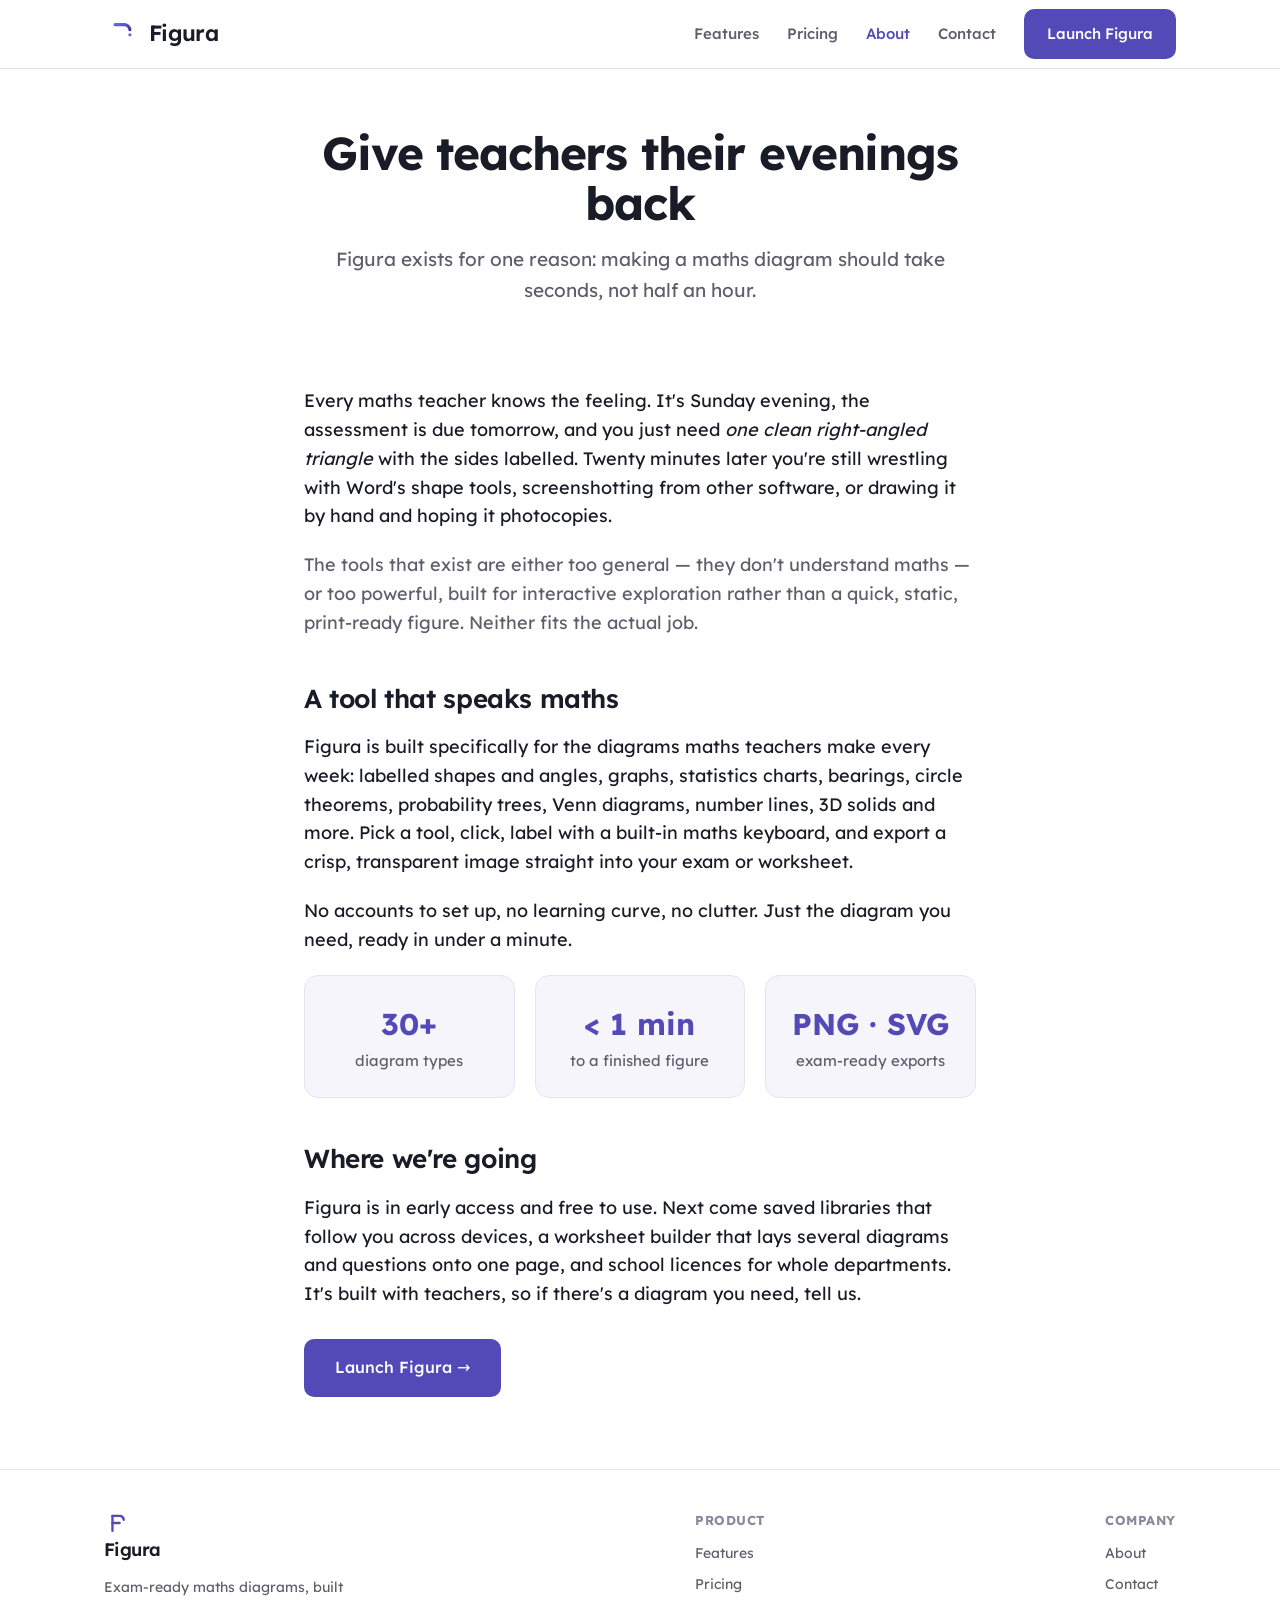
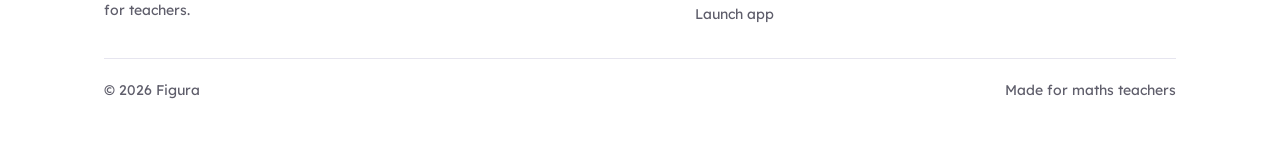
==== about.html @ 31746536 "Auto-detect currency on pricing; multi-page polish" ====
<!DOCTYPE html>
<html lang="en">
<head>
<meta charset="UTF-8" /><meta name="viewport" content="width=device-width, initial-scale=1.0" />
<title>About — Figura</title>
<meta name="description" content="Figura is built to give maths teachers back their evenings — clean, exam-ready diagrams without the fight." />
<link rel="preconnect" href="https://fonts.googleapis.com"><link rel="preconnect" href="https://fonts.gstatic.com" crossorigin>
<link href="https://fonts.googleapis.com/css2?family=Lexend:wght@400;500;600;700&display=swap" rel="stylesheet">
<link rel="stylesheet" href="styles.css">
<style>
  .prose { max-width: 720px; margin: 0 auto; }
  .prose p { font-size: 18px; color: var(--ink); margin-bottom: 20px; }
  .prose p.muted { color: var(--muted); }
  .prose h2 { text-align: left; font-size: 26px; margin: 40px 0 14px; }
  .stats { display: grid; grid-template-columns: repeat(3, 1fr); gap: 20px; margin: 10px 0; }
  @media (max-width:700px){ .stats { grid-template-columns: 1fr; } }
  .stat { background: var(--bg-soft); border: 1px solid var(--border); border-radius: 14px; padding: 24px; text-align: center; }
  .stat b { display: block; font-size: 30px; font-weight: 700; color: var(--accent); }
  .stat span { color: var(--muted); font-size: 15px; }
</style>
</head>
<body>
<header><div class="wrap"><nav>
  <a class="logo" href="index.html"><svg width="34" height="34" viewBox="0 0 40 40" aria-hidden="true"><defs><linearGradient id="fg" x1="0" y1="0" x2="1" y2="1"><stop offset="0" stop-color="#6d63e0"/><stop offset="1" stop-color="#3f379a"/></linearGradient></defs><path d="M13 9 V32" fill="none" stroke="url(#fg)" stroke-width="3.6" stroke-linecap="round"/><path d="M13 9 H25 A7 7 0 0 1 30.5 15" fill="none" stroke="url(#fg)" stroke-width="3.6" stroke-linecap="round"/><path d="M13 20 H24" fill="none" stroke="url(#fg)" stroke-width="3.6" stroke-linecap="round"/><circle cx="30.5" cy="21" r="1.9" fill="#6d63e0"/></svg><span class="brand">Figura</span></a>
  <div class="links">
    <a class="nl" href="features.html">Features</a>
    <a class="nl" href="pricing.html">Pricing</a>
    <a class="nl active" href="about.html">About</a>
    <a class="nl" href="contact.html">Contact</a>
    <a class="btn btn-primary" href="app.html" target="_blank" rel="noopener">Launch Figura</a>
  </div>
</nav></div></header>

<div class="page-head"><div class="wrap narrow"><h1>Give teachers their evenings back</h1><p>Figura exists for one reason: making a maths diagram should take seconds, not half an hour.</p></div></div>

<section><div class="wrap prose">
  <p>Every maths teacher knows the feeling. It's Sunday evening, the assessment is due tomorrow, and you just need <em>one clean right-angled triangle</em> with the sides labelled. Twenty minutes later you're still wrestling with Word's shape tools, screenshotting from other software, or drawing it by hand and hoping it photocopies.</p>
  <p class="muted">The tools that exist are either too general — they don't understand maths — or too powerful, built for interactive exploration rather than a quick, static, print-ready figure. Neither fits the actual job.</p>
  <h2>A tool that speaks maths</h2>
  <p>Figura is built specifically for the diagrams maths teachers make every week: labelled shapes and angles, graphs, statistics charts, bearings, circle theorems, probability trees, Venn diagrams, number lines, 3D solids and more. Pick a tool, click, label with a built-in maths keyboard, and export a crisp, transparent image straight into your exam or worksheet.</p>
  <p>No accounts to set up, no learning curve, no clutter. Just the diagram you need, ready in under a minute.</p>
  <div class="stats">
    <div class="stat"><b>30+</b><span>diagram types</span></div>
    <div class="stat"><b>&lt; 1 min</b><span>to a finished figure</span></div>
    <div class="stat"><b>PNG · SVG</b><span>exam-ready exports</span></div>
  </div>
  <h2>Where we're going</h2>
  <p>Figura is in early access and free to use. Next come saved libraries that follow you across devices, a worksheet builder that lays several diagrams and questions onto one page, and school licences for whole departments. It's built with teachers, so if there's a diagram you need, tell us.</p>
  <div style="margin-top:30px"><a class="btn btn-primary btn-lg" href="app.html" target="_blank" rel="noopener">Launch Figura →</a></div>
</div></section>

<footer><div class="wrap">
  <div class="cols">
    <div class="fcol" style="max-width:260px"><a class="logo" href="index.html"><svg width="26" height="26" viewBox="0 0 40 40" aria-hidden="true"><path d="M13 9 V32" fill="none" stroke="#534ab7" stroke-width="3.6" stroke-linecap="round"/><path d="M13 9 H25 A7 7 0 0 1 30.5 15" fill="none" stroke="#534ab7" stroke-width="3.6" stroke-linecap="round"/><path d="M13 20 H24" fill="none" stroke="#534ab7" stroke-width="3.6" stroke-linecap="round"/></svg><span class="brand" style="font-size:18px">Figura</span></a><p style="margin-top:12px;font-size:14px">Exam-ready maths diagrams, built for teachers.</p></div>
    <div class="fcol"><h4>Product</h4><a href="features.html">Features</a><a href="pricing.html">Pricing</a><a href="app.html" target="_blank" rel="noopener">Launch app</a></div>
    <div class="fcol"><h4>Company</h4><a href="about.html">About</a><a href="contact.html">Contact</a></div>
  </div>
  <div class="base"><span>© <span class="yr"></span> Figura</span><span>Made for maths teachers</span></div>
</div><script>document.querySelectorAll(".yr").forEach(e=>e.textContent=new Date().getFullYear());</script></footer>
</body>
</html>
---- styles.css ----
/* ===== Figura shared styles ===== */
:root {
  --ink: #191b26; --muted: #5f5e6b; --faint: #8a889c;
  --accent: #534ab7; --accent-dark: #3f379a; --accent-light: #6d63e0; --accent-soft: #eeedfe;
  --teal: #1d9e75; --amber: #ba7517;
  --bg: #ffffff; --bg-soft: #f6f5fb; --bg-deep: #12101f; --border: #e6e5ef;
  --radius: 12px; --shadow: 0 20px 50px -24px rgba(83,74,183,.4);
  --font: "Lexend", system-ui, -apple-system, sans-serif;
}
* { box-sizing: border-box; margin: 0; padding: 0; }
html { scroll-behavior: smooth; }
body { font-family: var(--font); color: var(--ink); background: var(--bg); line-height: 1.6; -webkit-font-smoothing: antialiased; }
a { color: inherit; text-decoration: none; }
img, svg { display: block; }
.wrap { max-width: 1120px; margin: 0 auto; padding: 0 24px; }
.narrow { max-width: 780px; }

/* logo */
.logo { display: inline-flex; align-items: center; gap: 11px; }
.logo .brand { font-size: 22px; font-weight: 600; letter-spacing: -.03em; color: var(--ink); }
.logo.big .brand { font-size: 28px; }

/* buttons */
.btn { display: inline-flex; align-items: center; gap: 8px; font: inherit; font-weight: 500; cursor: pointer;
  padding: 12px 22px; border-radius: 10px; border: 1px solid transparent; font-size: 15px; transition: .15s; white-space: nowrap; }
.btn-primary { background: var(--accent); color: #fff; }
.btn-primary:hover { background: var(--accent-dark); transform: translateY(-1px); }
.btn-ghost { background: #fff; color: var(--ink); border-color: var(--border); }
.btn-ghost:hover { background: var(--bg-soft); }
.btn-lg { padding: 15px 30px; font-size: 16px; }

/* nav */
header { position: sticky; top: 0; z-index: 50; background: rgba(255,255,255,.85); backdrop-filter: blur(10px); border-bottom: 1px solid var(--border); }
nav { display: flex; align-items: center; justify-content: space-between; height: 68px; }
nav .links { display: flex; align-items: center; gap: 28px; }
nav .links a.nl { color: var(--muted); font-size: 15px; font-weight: 500; }
nav .links a.nl:hover, nav .links a.nl.active { color: var(--accent); }
@media (max-width: 760px) { nav .links a.nl { display: none; } }

/* sections */
section { padding: 72px 0; }
.section-soft { background: var(--bg-soft); border-top: 1px solid var(--border); border-bottom: 1px solid var(--border); }
.eyebrow { color: var(--accent); font-weight: 600; font-size: 14px; letter-spacing: .05em; text-transform: uppercase; text-align: center; }
h1 { font-size: clamp(34px, 5vw, 54px); line-height: 1.08; font-weight: 700; letter-spacing: -.025em; }
h1 .hl { color: var(--accent); }
h2 { font-size: clamp(26px, 3.5vw, 38px); font-weight: 600; letter-spacing: -.015em; text-align: center; margin: 8px 0 14px; }
.lead { text-align: center; color: var(--muted); font-size: 18px; max-width: 640px; margin: 0 auto 46px; }
.page-head { padding: 60px 0 10px; text-align: center; }
.page-head h1 { font-size: clamp(30px, 4.5vw, 46px); }
.page-head p { color: var(--muted); font-size: 19px; max-width: 620px; margin: 16px auto 0; }

/* generic cards */
.cards { display: grid; grid-template-columns: repeat(3, 1fr); gap: 22px; }
@media (max-width: 860px) { .cards { grid-template-columns: 1fr; } }
.card { background: #fff; border: 1px solid var(--border); border-radius: 14px; padding: 26px; }
.card .ic { width: 46px; height: 46px; border-radius: 11px; background: var(--accent-soft); display: flex; align-items: center; justify-content: center; margin-bottom: 16px; }
.card h3 { font-size: 18px; font-weight: 600; margin-bottom: 7px; }
.card p { color: var(--muted); font-size: 15px; }

/* footer */
footer { border-top: 1px solid var(--border); padding: 40px 0; color: var(--muted); font-size: 14px; }
footer .cols { display: flex; justify-content: space-between; flex-wrap: wrap; gap: 30px; margin-bottom: 24px; }
footer .fcol h4 { font-size: 13px; text-transform: uppercase; letter-spacing: .04em; color: var(--faint); margin-bottom: 12px; }
footer .fcol a { display: block; color: var(--muted); margin-bottom: 8px; }
footer .fcol a:hover { color: var(--accent); }
footer .base { border-top: 1px solid var(--border); padding-top: 20px; display: flex; justify-content: space-between; flex-wrap: wrap; gap: 10px; }
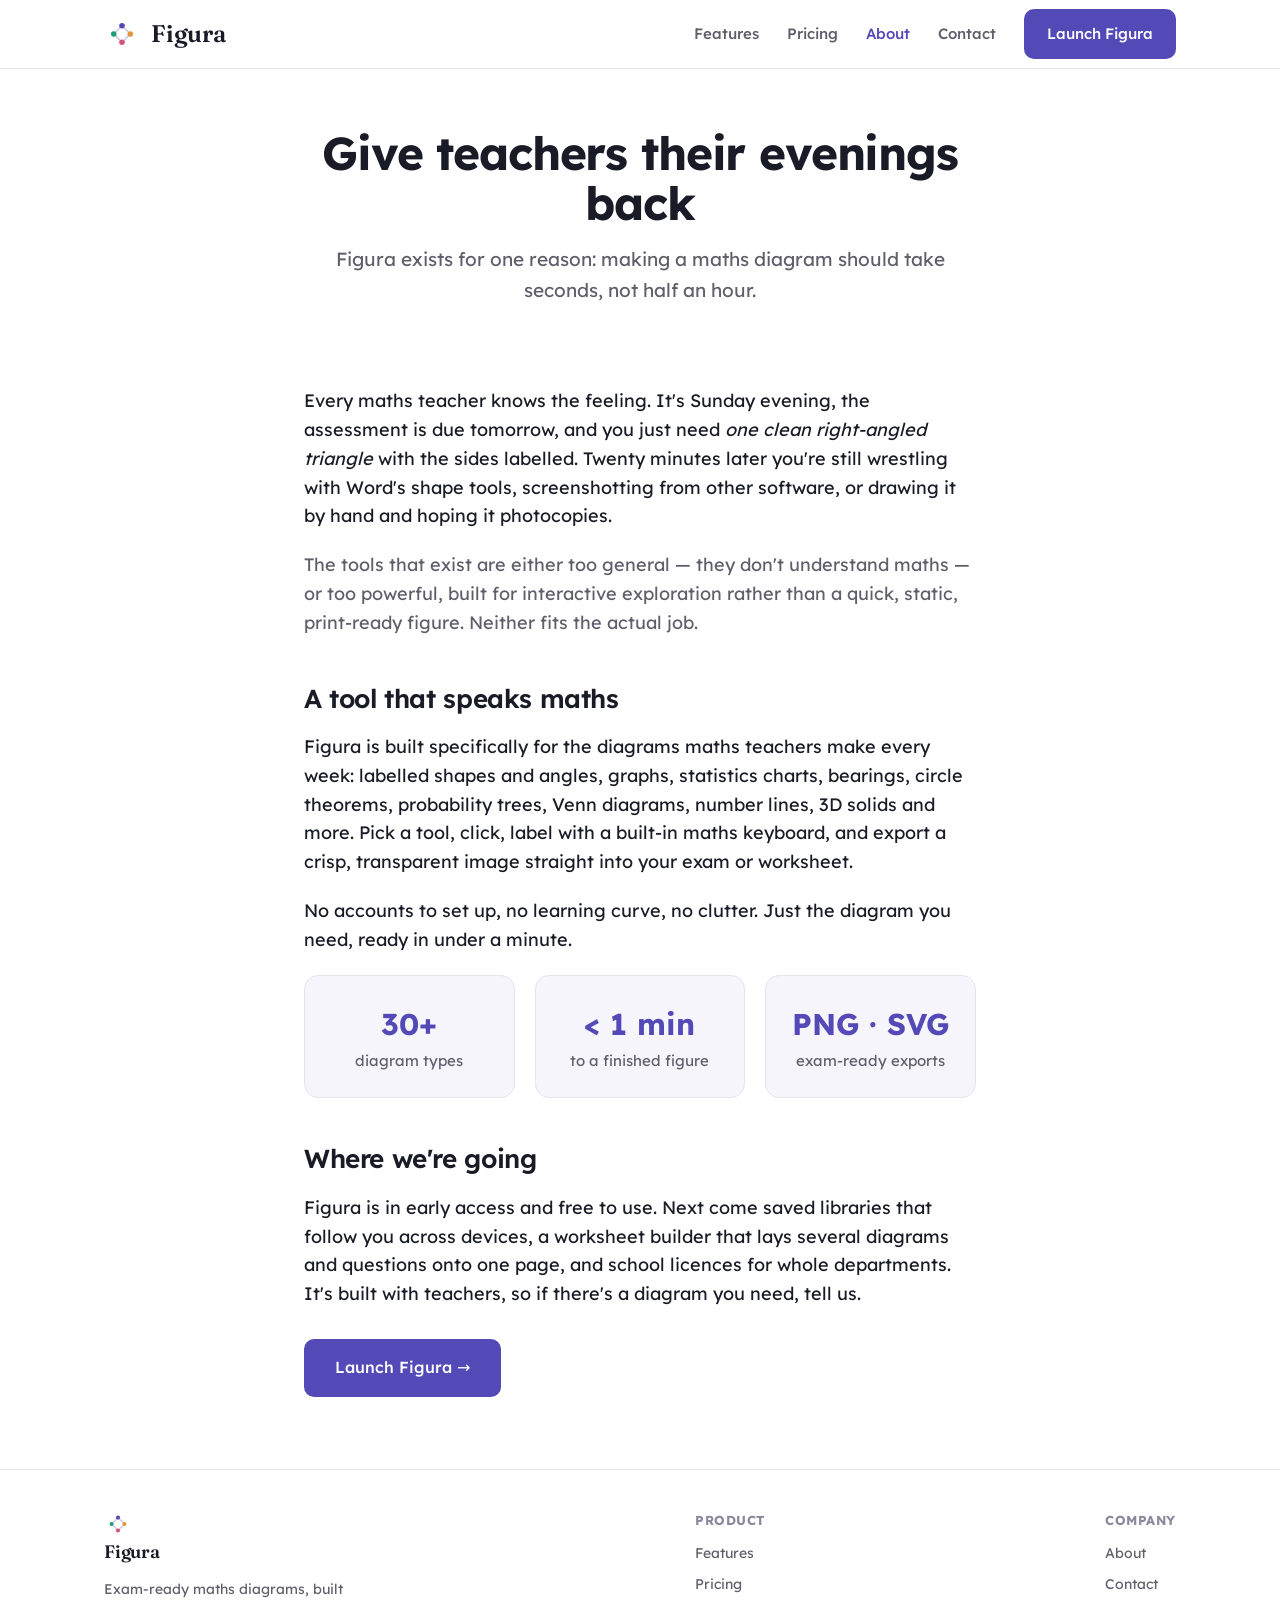
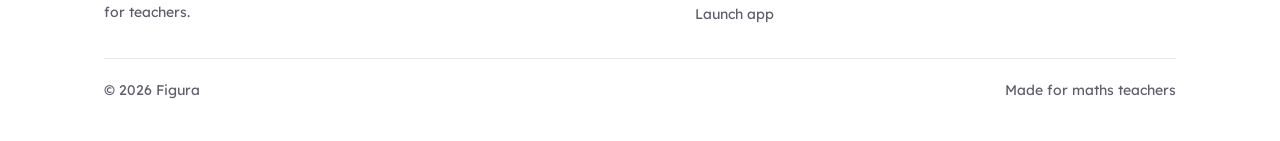
==== commit 971d2d1b: "New node+serif logo & favicon across site; auto-currency pricing" ====
--- a/about.html
+++ b/about.html
@@ -5,7 +5,8 @@
 <title>About — Figura</title>
 <meta name="description" content="Figura is built to give maths teachers back their evenings — clean, exam-ready diagrams without the fight." />
 <link rel="preconnect" href="https://fonts.googleapis.com"><link rel="preconnect" href="https://fonts.gstatic.com" crossorigin>
-<link href="https://fonts.googleapis.com/css2?family=Lexend:wght@400;500;600;700&display=swap" rel="stylesheet">
+<link href="https://fonts.googleapis.com/css2?family=Lexend:wght@400;500;600;700&family=Fraunces:opsz,wght@9..144,600;9..144,700&display=swap" rel="stylesheet">
+<link rel="icon" href="favicon.svg" type="image/svg+xml">
 <link rel="stylesheet" href="styles.css">
 <style>
   .prose { max-width: 720px; margin: 0 auto; }
@@ -21,7 +22,7 @@
 </head>
 <body>
 <header><div class="wrap"><nav>
-  <a class="logo" href="index.html"><svg width="34" height="34" viewBox="0 0 40 40" aria-hidden="true"><defs><linearGradient id="fg" x1="0" y1="0" x2="1" y2="1"><stop offset="0" stop-color="#6d63e0"/><stop offset="1" stop-color="#3f379a"/></linearGradient></defs><path d="M13 9 V32" fill="none" stroke="url(#fg)" stroke-width="3.6" stroke-linecap="round"/><path d="M13 9 H25 A7 7 0 0 1 30.5 15" fill="none" stroke="url(#fg)" stroke-width="3.6" stroke-linecap="round"/><path d="M13 20 H24" fill="none" stroke="url(#fg)" stroke-width="3.6" stroke-linecap="round"/><circle cx="30.5" cy="21" r="1.9" fill="#6d63e0"/></svg><span class="brand">Figura</span></a>
+  <a class="logo" href="index.html"><svg width="36" height="36" viewBox="0 0 48 48" aria-hidden="true"><g stroke="#cbc8ea" stroke-width="2.2" stroke-linecap="round"><line x1="13" y1="24" x2="24" y2="13"/><line x1="24" y1="13" x2="35" y2="24"/><line x1="35" y1="24" x2="24" y2="35"/><line x1="24" y1="35" x2="13" y2="24"/></g><circle cx="13" cy="24" r="3.7" fill="#1d9e75"/><circle cx="24" cy="13" r="3.7" fill="#534ab7"/><circle cx="35" cy="24" r="3.7" fill="#e0973a"/><circle cx="24" cy="35" r="3.7" fill="#d4537e"/></svg><span class="brand">Figura</span></a>
   <div class="links">
     <a class="nl" href="features.html">Features</a>
     <a class="nl" href="pricing.html">Pricing</a>
@@ -51,7 +52,7 @@
 
 <footer><div class="wrap">
   <div class="cols">
-    <div class="fcol" style="max-width:260px"><a class="logo" href="index.html"><svg width="26" height="26" viewBox="0 0 40 40" aria-hidden="true"><path d="M13 9 V32" fill="none" stroke="#534ab7" stroke-width="3.6" stroke-linecap="round"/><path d="M13 9 H25 A7 7 0 0 1 30.5 15" fill="none" stroke="#534ab7" stroke-width="3.6" stroke-linecap="round"/><path d="M13 20 H24" fill="none" stroke="#534ab7" stroke-width="3.6" stroke-linecap="round"/></svg><span class="brand" style="font-size:18px">Figura</span></a><p style="margin-top:12px;font-size:14px">Exam-ready maths diagrams, built for teachers.</p></div>
+    <div class="fcol" style="max-width:260px"><a class="logo" href="index.html"><svg width="28" height="28" viewBox="0 0 48 48" aria-hidden="true"><g stroke="#cbc8ea" stroke-width="2.4" stroke-linecap="round"><line x1="13" y1="24" x2="24" y2="13"/><line x1="24" y1="13" x2="35" y2="24"/><line x1="35" y1="24" x2="24" y2="35"/><line x1="24" y1="35" x2="13" y2="24"/></g><circle cx="13" cy="24" r="3.5" fill="#1d9e75"/><circle cx="24" cy="13" r="3.5" fill="#534ab7"/><circle cx="35" cy="24" r="3.5" fill="#e0973a"/><circle cx="24" cy="35" r="3.5" fill="#d4537e"/></svg><span class="brand" style="font-size:18px">Figura</span></a><p style="margin-top:12px;font-size:14px">Exam-ready maths diagrams, built for teachers.</p></div>
     <div class="fcol"><h4>Product</h4><a href="features.html">Features</a><a href="pricing.html">Pricing</a><a href="app.html" target="_blank" rel="noopener">Launch app</a></div>
     <div class="fcol"><h4>Company</h4><a href="about.html">About</a><a href="contact.html">Contact</a></div>
   </div>
--- a/styles.css
+++ b/styles.css
@@ -17,8 +17,8 @@
 
 /* logo */
 .logo { display: inline-flex; align-items: center; gap: 11px; }
-.logo .brand { font-size: 22px; font-weight: 600; letter-spacing: -.03em; color: var(--ink); }
-.logo.big .brand { font-size: 28px; }
+.logo .brand { font-family: "Fraunces", Georgia, "Times New Roman", serif; font-size: 24px; font-weight: 600; letter-spacing: -.01em; color: var(--ink); }
+.logo.big .brand { font-size: 30px; }
 
 /* buttons */
 .btn { display: inline-flex; align-items: center; gap: 8px; font: inherit; font-weight: 500; cursor: pointer;
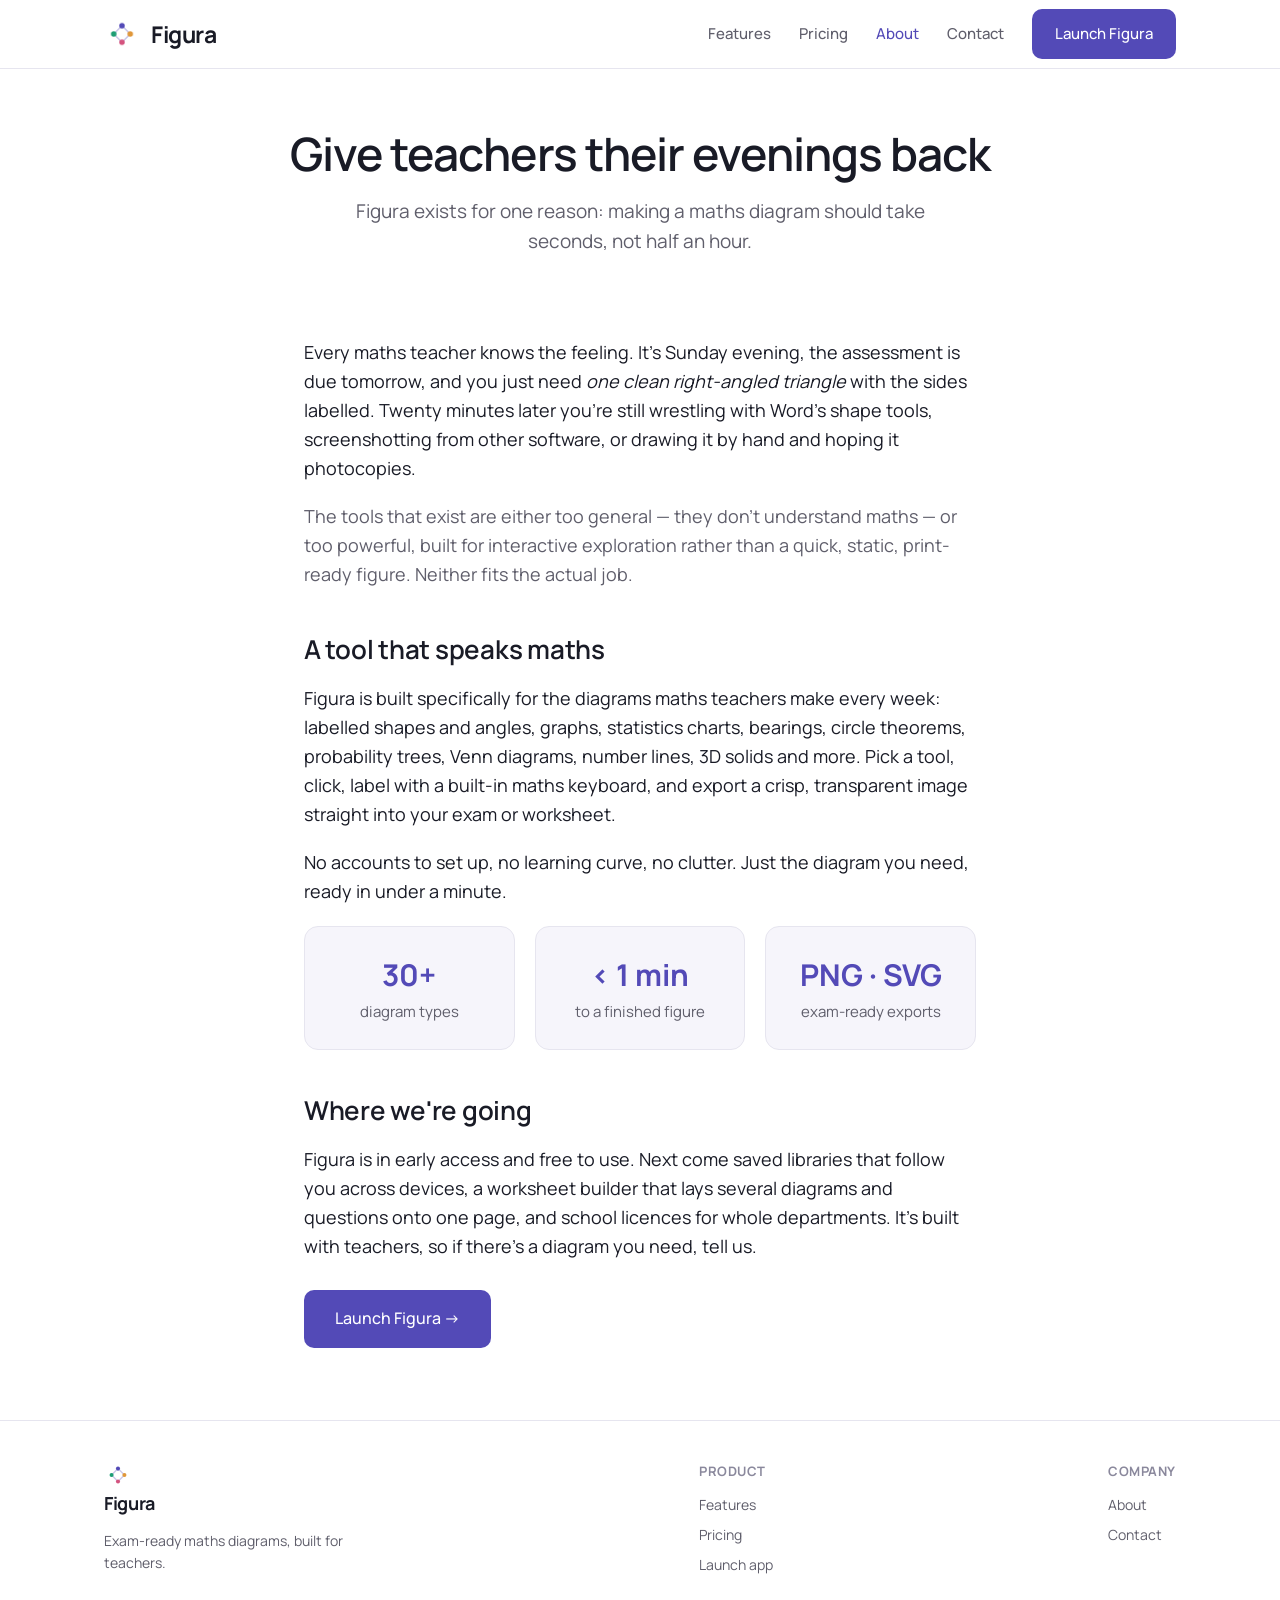
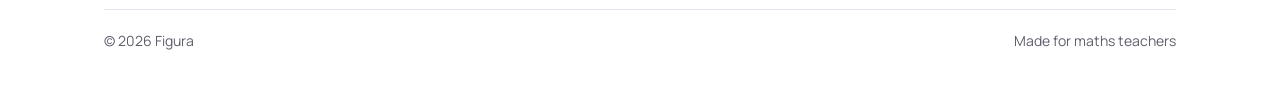
==== commit adfc8d70: "Manrope typography, build-up logo animation, icon + SEO files" ====
--- a/about.html
+++ b/about.html
@@ -5,7 +5,7 @@
 <title>About — Figura</title>
 <meta name="description" content="Figura is built to give maths teachers back their evenings — clean, exam-ready diagrams without the fight." />
 <link rel="preconnect" href="https://fonts.googleapis.com"><link rel="preconnect" href="https://fonts.gstatic.com" crossorigin>
-<link href="https://fonts.googleapis.com/css2?family=Lexend:wght@400;500;600;700&family=Fraunces:opsz,wght@9..144,600;9..144,700&display=swap" rel="stylesheet">
+<link href="https://fonts.googleapis.com/css2?family=Manrope:wght@400;500;600;700&display=swap" rel="stylesheet">
 <link rel="icon" href="favicon.svg" type="image/svg+xml">
 <link rel="stylesheet" href="styles.css">
 <style>
--- a/styles.css
+++ b/styles.css
@@ -5,11 +5,12 @@
   --teal: #1d9e75; --amber: #ba7517;
   --bg: #ffffff; --bg-soft: #f6f5fb; --bg-deep: #12101f; --border: #e6e5ef;
   --radius: 12px; --shadow: 0 20px 50px -24px rgba(83,74,183,.4);
-  --font: "Lexend", system-ui, -apple-system, sans-serif;
+  --font: "Manrope", system-ui, -apple-system, sans-serif;
+  --font-serif: "Manrope", system-ui, -apple-system, sans-serif;
 }
 * { box-sizing: border-box; margin: 0; padding: 0; }
 html { scroll-behavior: smooth; }
-body { font-family: var(--font); color: var(--ink); background: var(--bg); line-height: 1.6; -webkit-font-smoothing: antialiased; }
+body { font-family: var(--font); color: var(--ink); background: var(--bg); font-size: 16px; line-height: 1.6; -webkit-font-smoothing: antialiased; }
 a { color: inherit; text-decoration: none; }
 img, svg { display: block; }
 .wrap { max-width: 1120px; margin: 0 auto; padding: 0 24px; }
@@ -17,8 +18,23 @@
 
 /* logo */
 .logo { display: inline-flex; align-items: center; gap: 11px; }
-.logo .brand { font-family: "Fraunces", Georgia, "Times New Roman", serif; font-size: 24px; font-weight: 600; letter-spacing: -.01em; color: var(--ink); }
-.logo.big .brand { font-size: 30px; }
+.logo .brand { font-family: var(--font-serif); font-size: 23px; font-weight: 700; letter-spacing: -.02em; color: var(--ink); }
+.logo.big .brand { font-size: 29px; }
+/* logo: build-up intro on page load + gentle pulse on hover */
+@keyframes nodePop { 0%,100% { transform: scale(1); } 50% { transform: scale(1.4); } }
+@keyframes figBuildNode { from { opacity: 0; transform: scale(0); } to { opacity: 1; transform: scale(1); } }
+@keyframes figBuildLine { to { stroke-dashoffset: 0; } }
+.logo svg circle { transform-box: fill-box; transform-origin: center; }
+header .logo svg circle { animation: figBuildNode .45s cubic-bezier(.34,1.56,.64,1) both; }
+header .logo svg circle:nth-of-type(1) { animation-delay: .05s; }
+header .logo svg circle:nth-of-type(2) { animation-delay: .15s; }
+header .logo svg circle:nth-of-type(3) { animation-delay: .25s; }
+header .logo svg circle:nth-of-type(4) { animation-delay: .35s; }
+header .logo svg line { stroke-dasharray: 26; stroke-dashoffset: 26; animation: figBuildLine .5s ease .4s forwards; }
+.logo:hover svg circle { animation: nodePop .5s ease; }
+.logo:hover svg circle:nth-of-type(2) { animation-delay: .07s; }
+.logo:hover svg circle:nth-of-type(3) { animation-delay: .14s; }
+.logo:hover svg circle:nth-of-type(4) { animation-delay: .21s; }
 
 /* buttons */
 .btn { display: inline-flex; align-items: center; gap: 8px; font: inherit; font-weight: 500; cursor: pointer;
@@ -41,9 +57,9 @@
 section { padding: 72px 0; }
 .section-soft { background: var(--bg-soft); border-top: 1px solid var(--border); border-bottom: 1px solid var(--border); }
 .eyebrow { color: var(--accent); font-weight: 600; font-size: 14px; letter-spacing: .05em; text-transform: uppercase; text-align: center; }
-h1 { font-size: clamp(34px, 5vw, 54px); line-height: 1.08; font-weight: 700; letter-spacing: -.025em; }
+h1 { font-family: var(--font-serif); font-size: clamp(34px, 5vw, 54px); line-height: 1.1; font-weight: 600; letter-spacing: -.02em; }
 h1 .hl { color: var(--accent); }
-h2 { font-size: clamp(26px, 3.5vw, 38px); font-weight: 600; letter-spacing: -.015em; text-align: center; margin: 8px 0 14px; }
+h2 { font-family: var(--font-serif); font-size: clamp(26px, 3.5vw, 38px); font-weight: 600; letter-spacing: -.01em; text-align: center; margin: 8px 0 14px; }
 .lead { text-align: center; color: var(--muted); font-size: 18px; max-width: 640px; margin: 0 auto 46px; }
 .page-head { padding: 60px 0 10px; text-align: center; }
 .page-head h1 { font-size: clamp(30px, 4.5vw, 46px); }
